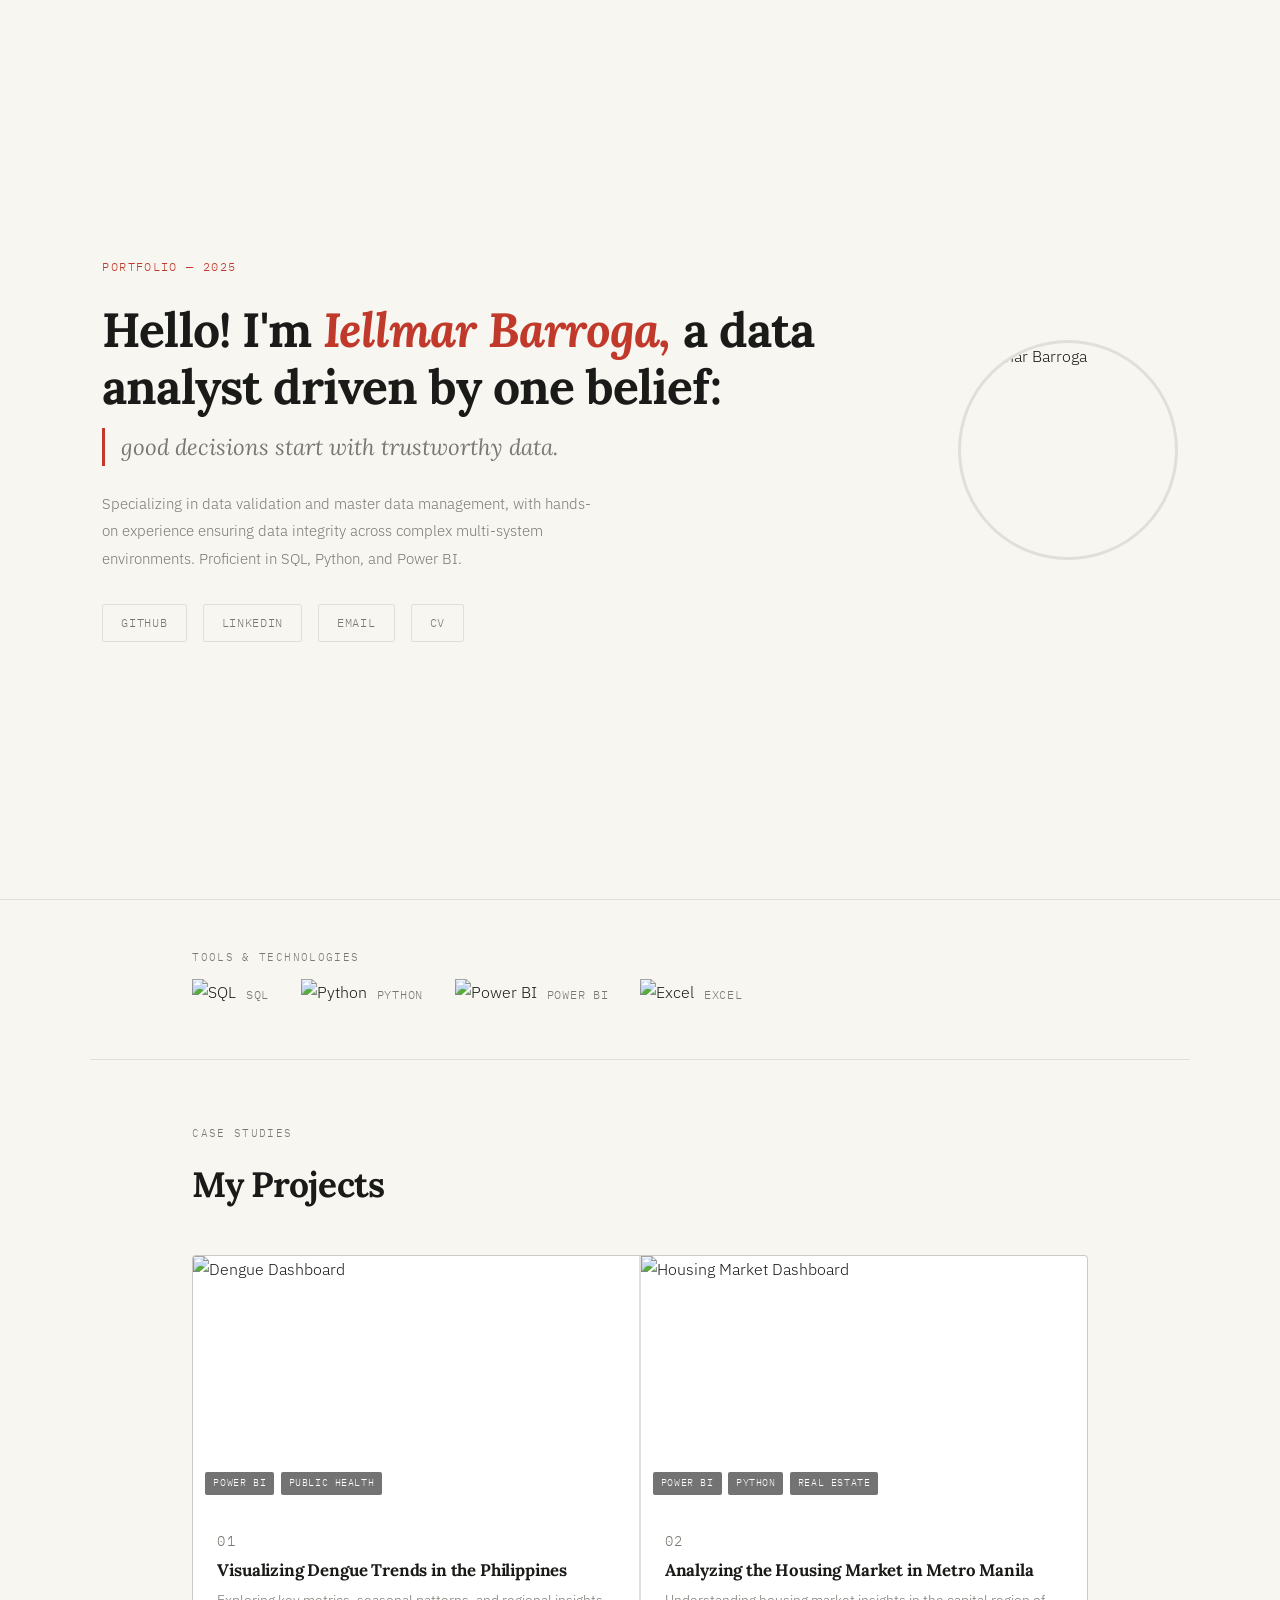
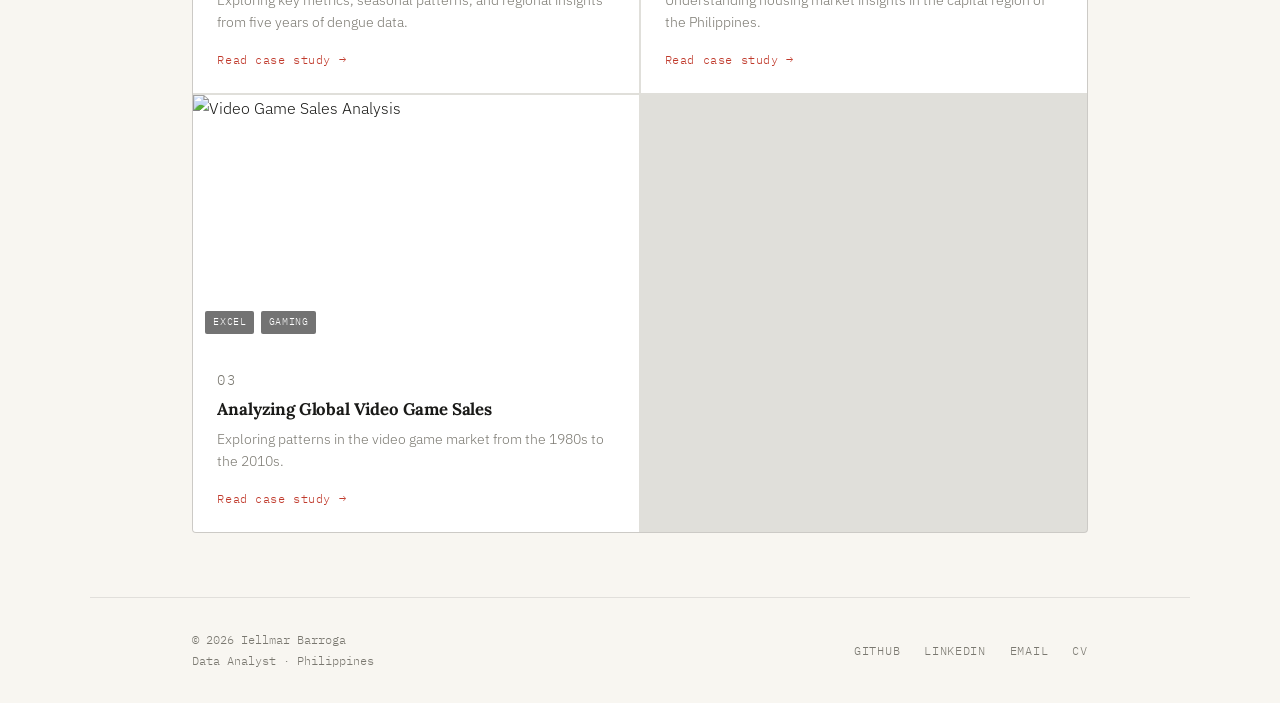
==== index.html @ 9997ef86 "Add files via upload modern website portfolio" ====
<!DOCTYPE html>
<html lang="en">
<head>
  <meta charset="UTF-8" />
  <meta name="viewport" content="width=device-width, initial-scale=1.0"/>
  <title>Data Analysis Portfolio — Iellmar Barroga</title>
  <link rel="preconnect" href="https://fonts.googleapis.com">
  <link href="https://fonts.googleapis.com/css2?family=Lora:ital,wght@0,500;0,700;1,500&family=IBM+Plex+Sans:wght@300;400;500&family=IBM+Plex+Mono:wght@400&display=swap" rel="stylesheet">
  <link rel="stylesheet" href="assets/css/portfolio.css">
</head>
<body>

  <!-- HERO -->
  <section class="hero">
    <div class="hero-inner">
      <div class="hero-left">
        <p class="hero-eyebrow">Portfolio — 2025</p>
        <h1>Hello! I'm <em>Iellmar Barroga,</em> a data analyst driven by one belief:</h1>
        <p class="hero-quote">good decisions start with trustworthy data.</p>
        <p class="hero-bio">
          Specializing in data validation and master data management, with hands-on experience
          ensuring data integrity across complex multi-system environments.
          Proficient in SQL, Python, and Power BI.
        </p>
        <div class="hero-links">
          <a href="https://github.com/iellmarbarroga" target="_blank">GitHub</a>
          <a href="https://www.linkedin.com/in/iellmar-barroga/" target="_blank">LinkedIn</a>
          <a href="mailto:barroga.iig@gmail.com">Email</a>
          <a href="#" class="cv-link">CV</a>
        </div>
      </div>
      <div class="hero-right">
        <div class="avatar-wrap">
          <img src="images/avatar_pic.JPG" alt="Iellmar Barroga">
        </div>
      </div>
    </div>
  </section>

  <!-- TOOLS -->
  <section class="tools-section">
    <p class="section-label">Tools & Technologies</p>
    <div class="tools-row">
      <div class="tool-item">
        <img src="images/sql_logo2.png" alt="SQL">
        <span>SQL</span>
      </div>
      <div class="tool-item">
        <img src="images/python_logo2.png" alt="Python">
        <span>Python</span>
      </div>
      <div class="tool-item">
        <img src="images/pbi_logo2.png" alt="Power BI">
        <span>Power BI</span>
      </div>
      <div class="tool-item">
        <img src="images/excel_logo2.png" alt="Excel">
        <span>Excel</span>
      </div>
    </div>
  </section>

  <!-- PROJECTS -->
  <section class="projects-section">
    <div class="projects-header">
      <p class="section-label">Case Studies</p>
      <h2>My Projects</h2>
    </div>

    <div class="projects-grid">

      <article class="project-card">
        <a href="project_articles/dengue-dashboard.html">
          <div class="card-thumb">
            <img src="images/thumbs/dengue dashboard.jpg" alt="Dengue Dashboard">
            <div class="card-tags">
              <span>Power BI</span>
              <span>Public Health</span>
            </div>
          </div>
          <div class="card-body">
            <p class="card-number">01</p>
            <h3>Visualizing Dengue Trends in the Philippines</h3>
            <p>Exploring key metrics, seasonal patterns, and regional insights from five years of dengue data.</p>
            <span class="card-cta">Read case study →</span>
          </div>
        </a>
      </article>

      <article class="project-card">
        <a href="project_articles/housing-market-dashboard.html">
          <div class="card-thumb">
            <img src="images/thumbs/housing market dashboard.jpg" alt="Housing Market Dashboard">
            <div class="card-tags">
              <span>Power BI</span>
              <span>Python</span>
              <span>Real Estate</span>
            </div>
          </div>
          <div class="card-body">
            <p class="card-number">02</p>
            <h3>Analyzing the Housing Market in Metro Manila</h3>
            <p>Understanding housing market insights in the capital region of the Philippines.</p>
            <span class="card-cta">Read case study →</span>
          </div>
        </a>
      </article>

      <article class="project-card">
        <a href="project_articles/video-games-analysis.html">
          <div class="card-thumb">
            <img src="images/thumbs/Video game analysis.jpg" alt="Video Game Sales Analysis">
            <div class="card-tags">
              <span>Excel</span>
              <span>Gaming</span>
            </div>
          </div>
          <div class="card-body">
            <p class="card-number">03</p>
            <h3>Analyzing Global Video Game Sales</h3>
            <p>Exploring patterns in the video game market from the 1980s to the 2010s.</p>
            <span class="card-cta">Read case study →</span>
          </div>
        </a>
      </article>

    </div>
  </section>

  <!-- FOOTER -->
  <footer class="site-footer">
    <div class="footer-left">
      <div>© 2026 Iellmar Barroga</div>
      <div>Data Analyst · Philippines</div>
    </div>
    <nav class="footer-links">
      <a href="https://github.com/iellmarbarroga" target="_blank">GitHub</a>
      <a href="https://www.linkedin.com/in/iellmar-barroga/" target="_blank">LinkedIn</a>
      <a href="mailto:barroga.iig@gmail.com">Email</a>
      <a href="#" class="cv-link">CV</a>
    </nav>
  </footer>

  <script src="assets/js/cv-link.js"></script>
  <script src="assets/js/portfolio.js"></script>

</body>
</html>
---- assets/css/portfolio.css ----
/* ── TOKENS ─────────────────────────────── */
:root {
  --bg:      #f8f6f1;
  --ink:     #1a1a18;
  --muted:   #7a7870;
  --rule:    rgba(26,26,24,.1);
  --accent:  #c0392b;
  --card:    #ffffff;
  --serif:   'Lora', Georgia, serif;
  --sans:    'IBM Plex Sans', sans-serif;
  --mono:    'IBM Plex Mono', monospace;
}

/* ── RESET ───────────────────────────────── */
*, *::before, *::after { box-sizing: border-box; margin: 0; padding: 0; }
html { scroll-behavior: smooth; }
body {
  font-family: var(--sans);
  font-weight: 300;
  background: var(--bg);
  color: var(--ink);
  line-height: 1.7;
  overflow-x: hidden;
}
img { max-width: 100%; display: block; }
a { color: inherit; text-decoration: none; }

/* ── SHARED LABEL ────────────────────────── */
.section-label {
  font-family: var(--mono);
  font-size: .7rem;
  letter-spacing: .12em;
  text-transform: uppercase;
  color: var(--muted);
  margin-bottom: .75rem;
}

/* ── HERO ────────────────────────────────── */
.hero {
  min-height: 100vh;
  display: flex;
  align-items: center;
  padding: 4rem clamp(1.5rem, 8vw, 7rem);
  border-bottom: 1px solid var(--rule);
}

.hero-inner {
  display: grid;
  grid-template-columns: 1fr auto;
  gap: 4rem;
  align-items: center;
  max-width: 1100px;
  margin: 0 auto;
  width: 100%;
}

.hero-eyebrow {
  font-family: var(--mono);
  font-size: .72rem;
  letter-spacing: .12em;
  text-transform: uppercase;
  color: var(--accent);
  margin-bottom: 1.5rem;
}

.hero-left h1 {
  font-family: var(--serif);
  font-size: clamp(1.8rem, 4vw, 3rem);
  font-weight: 700;
  line-height: 1.2;
  letter-spacing: -.02em;
  margin-bottom: .75rem;
}

.hero-left h1 em {
  font-style: italic;
  color: var(--accent);
}

.hero-quote {
  font-family: var(--serif);
  font-size: clamp(1.1rem, 2vw, 1.4rem);
  font-style: italic;
  color: var(--muted);
  margin-bottom: 1.5rem;
  padding-left: 1rem;
  border-left: 3px solid var(--accent);
}

.hero-bio {
  font-size: .95rem;
  color: var(--muted);
  max-width: 500px;
  line-height: 1.8;
  margin-bottom: 2rem;
}

.hero-links {
  display: flex;
  gap: 1rem;
  flex-wrap: wrap;
}

.hero-links a {
  font-family: var(--mono);
  font-size: .72rem;
  letter-spacing: .06em;
  text-transform: uppercase;
  padding: 8px 18px;
  border: 1px solid var(--rule);
  border-radius: 2px;
  color: var(--muted);
  transition: all .2s;
}

.hero-links a:hover {
  border-color: var(--ink);
  color: var(--ink);
}

.avatar-wrap {
  width: clamp(140px, 18vw, 220px);
  height: clamp(140px, 18vw, 220px);
  border-radius: 50%;
  overflow: hidden;
  border: 3px solid var(--rule);
  flex-shrink: 0;
}

.avatar-wrap img {
  width: 100%;
  height: 100%;
  object-fit: cover;
}

/* ── TOOLS ───────────────────────────────── */
.tools-section {
  padding: 3rem clamp(1.5rem, 8vw, 7rem);
  border-bottom: 1px solid var(--rule);
  max-width: 1100px;
  margin: 0 auto;
}

.tools-row {
  display: flex;
  gap: 2rem;
  flex-wrap: wrap;
  align-items: center;
}

.tool-item {
  display: flex;
  align-items: center;
  gap: .6rem;
  opacity: .6;
  transition: opacity .2s;
}

.tool-item:hover { opacity: 1; }

.tool-item img {
  height: 32px;
  width: auto;
  object-fit: contain;
}

.tool-item span {
  font-family: var(--mono);
  font-size: .75rem;
  letter-spacing: .06em;
  text-transform: uppercase;
  color: var(--muted);
}

/* ── PROJECTS ────────────────────────────── */
.projects-section {
  padding: 4rem clamp(1.5rem, 8vw, 7rem);
  max-width: 1100px;
  margin: 0 auto;
}

.projects-header {
  margin-bottom: 2.5rem;
}

.projects-header h2 {
  font-family: var(--serif);
  font-size: clamp(1.6rem, 3vw, 2.2rem);
  font-weight: 700;
  letter-spacing: -.02em;
}

.projects-grid {
  display: grid;
  grid-template-columns: repeat(2, 1fr);
  gap: 1.5px;
  background: var(--rule);
  border: 1px solid var(--rule);
  border-radius: 4px;
  overflow: hidden;
}

.project-card {
  background: var(--card);
  transition: background .25s;
}

.project-card:hover {
  background: var(--ink);
}

.project-card a {
  display: flex;
  flex-direction: column;
  height: 100%;
}

.card-thumb {
  position: relative;
  overflow: hidden;
  aspect-ratio: 16/9;
}

.card-thumb img {
  width: 100%;
  height: 100%;
  object-fit: cover;
  transition: transform .4s ease;
}

.project-card:hover .card-thumb img {
  transform: scale(1.04);
}

.card-tags {
  position: absolute;
  bottom: .75rem;
  left: .75rem;
  display: flex;
  gap: .4rem;
  flex-wrap: wrap;
}

.card-tags span {
  font-family: var(--mono);
  font-size: .62rem;
  letter-spacing: .06em;
  text-transform: uppercase;
  padding: 3px 8px;
  background: rgba(0,0,0,.55);
  color: #fff;
  border-radius: 2px;
  backdrop-filter: blur(4px);
}

.card-body {
  padding: 1.5rem;
  flex: 1;
  display: flex;
  flex-direction: column;
  gap: .5rem;
}

.card-number {
  font-family: var(--mono);
  font-size: .65rem;
  letter-spacing: .1em;
  color: var(--muted);
  transition: color .2s;
}

.project-card:hover .card-number { color: rgba(255,255,255,.35); }

.card-body h3 {
  font-family: var(--serif);
  font-size: 1.05rem;
  font-weight: 700;
  line-height: 1.3;
  letter-spacing: -.01em;
  transition: color .2s;
}

.project-card:hover .card-body h3 { color: #fff; }

.card-body p {
  font-size: .85rem;
  color: var(--muted);
  line-height: 1.6;
  flex: 1;
  transition: color .2s;
}

.project-card:hover .card-body p { color: rgba(255,255,255,.55); }

.card-cta {
  font-family: var(--mono);
  font-size: .72rem;
  letter-spacing: .05em;
  color: var(--accent);
  margin-top: .5rem;
  transition: color .2s;
}

.project-card:hover .card-cta { color: #e07a6a; }

/* ── FOOTER ──────────────────────────────── */
.site-footer {
  border-top: 1px solid var(--rule);
  padding: 2rem clamp(1.5rem, 8vw, 7rem);
  display: flex;
  justify-content: space-between;
  align-items: center;
  flex-wrap: wrap;
  gap: 1rem;
  max-width: 1100px;
  margin: 0 auto;
}

.footer-left {
  font-family: var(--mono);
  font-size: .75rem;
  color: var(--muted);
  line-height: 1.7;
}

.footer-links {
  display: flex;
  gap: 1.5rem;
  flex-wrap: wrap;
}

.footer-links a {
  font-family: var(--mono);
  font-size: .72rem;
  letter-spacing: .06em;
  text-transform: uppercase;
  color: var(--muted);
  transition: color .2s;
}

.footer-links a:hover { color: var(--accent); }

/* ── RESPONSIVE ──────────────────────────── */
@media (max-width: 820px) {
  .hero-inner {
    grid-template-columns: 1fr;
    text-align: center;
  }
  .hero-right { display: flex; justify-content: center; order: -1; }
  .hero-quote { text-align: left; }
  .hero-links { justify-content: center; }
  .projects-grid { grid-template-columns: 1fr; }
  .tools-row { justify-content: center; }
}

@media (max-width: 540px) {
  .hero { min-height: auto; padding-top: 3rem; padding-bottom: 3rem; }
}
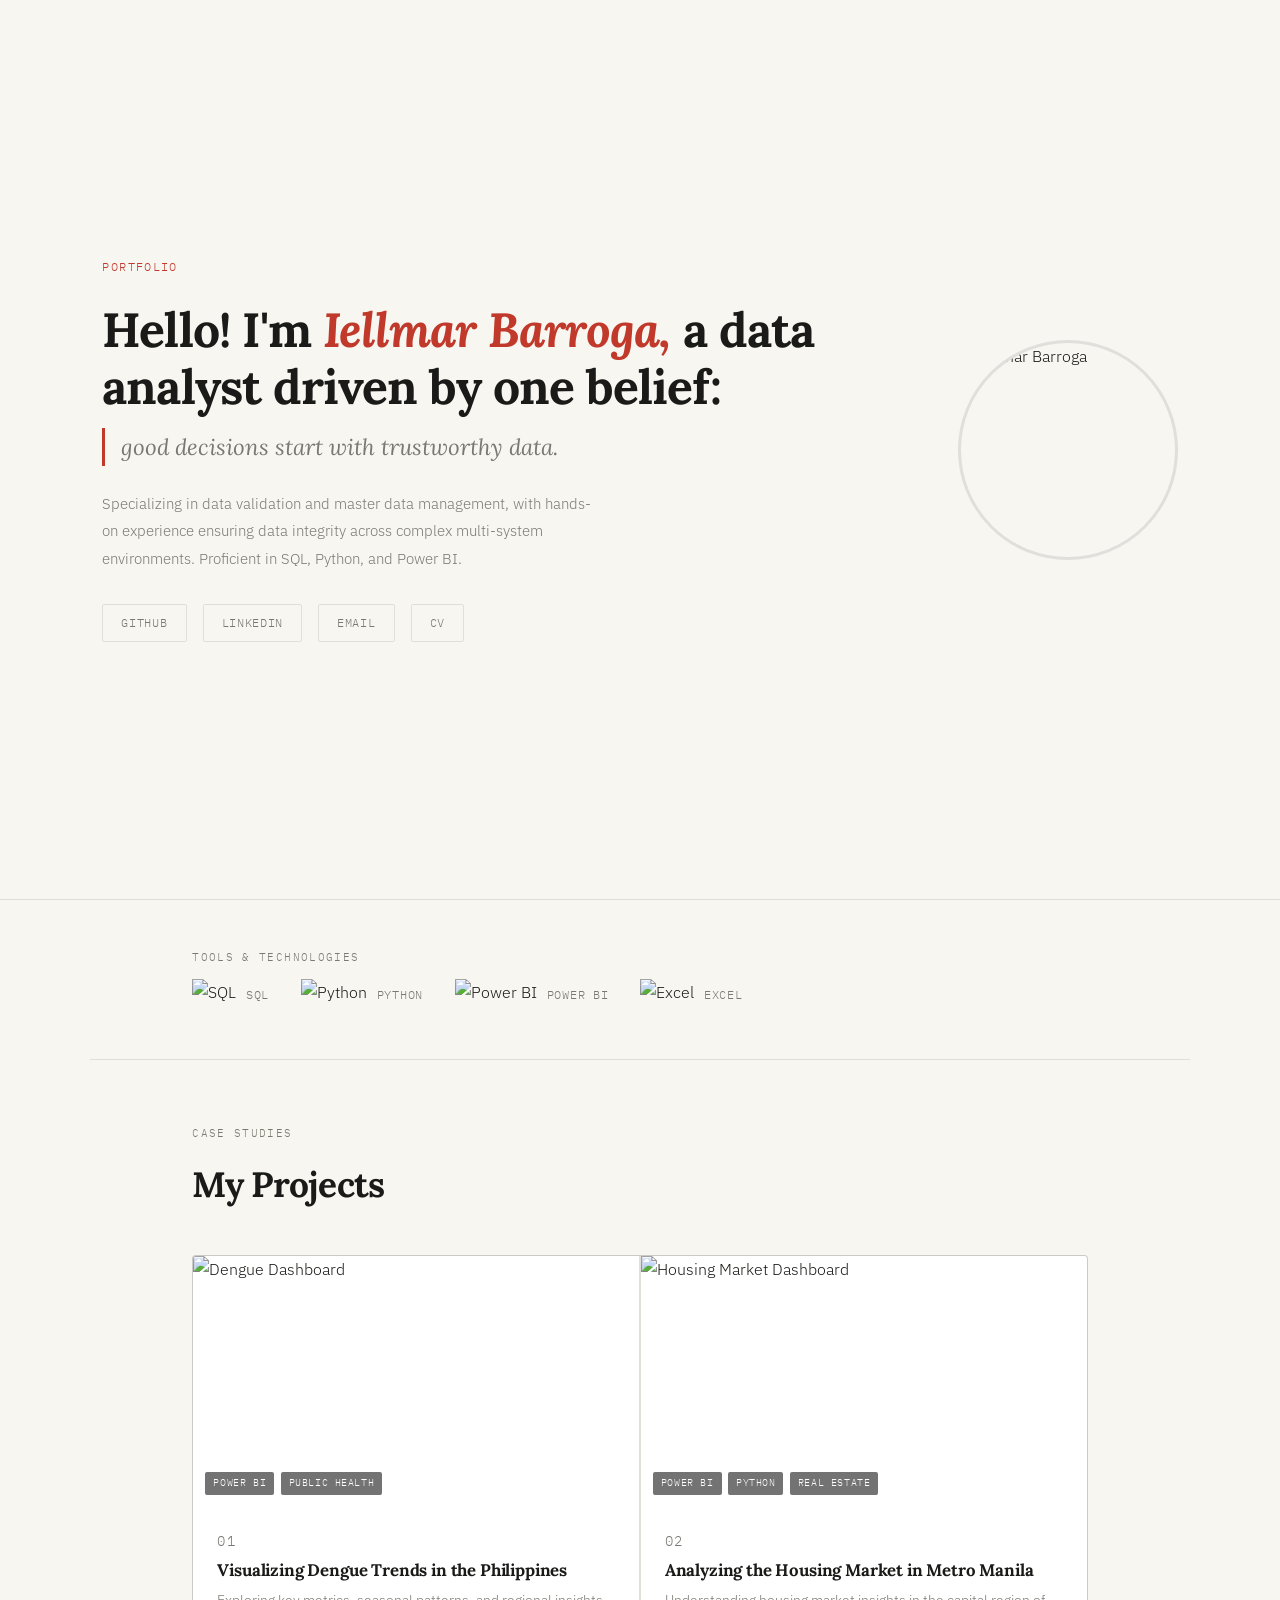
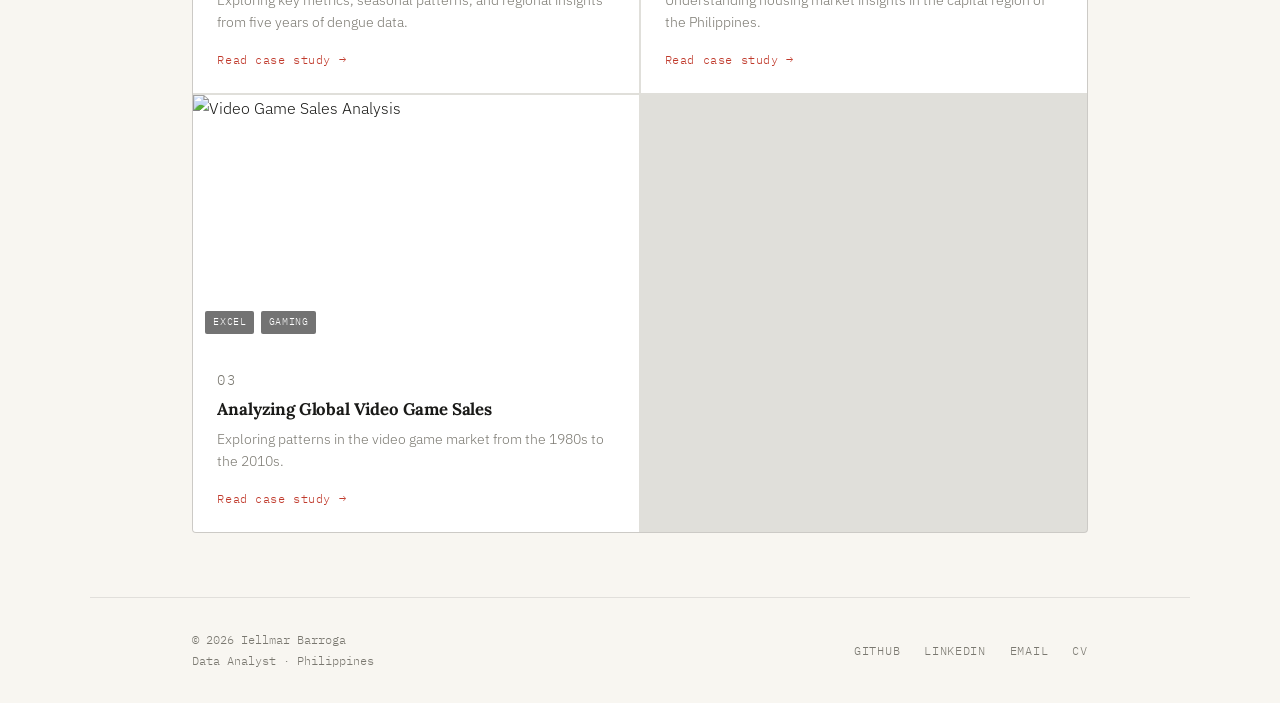
==== commit 28eb1def: "Update index.html erased the 2025 year" ====
--- a/index.html
+++ b/index.html
@@ -14,7 +14,7 @@
   <section class="hero">
     <div class="hero-inner">
       <div class="hero-left">
-        <p class="hero-eyebrow">Portfolio — 2025</p>
+        <p class="hero-eyebrow">Portfolio</p>
         <h1>Hello! I'm <em>Iellmar Barroga,</em> a data analyst driven by one belief:</h1>
         <p class="hero-quote">good decisions start with trustworthy data.</p>
         <p class="hero-bio">
@@ -145,4 +145,4 @@
   <script src="assets/js/portfolio.js"></script>
 
 </body>
-</html>+</html>
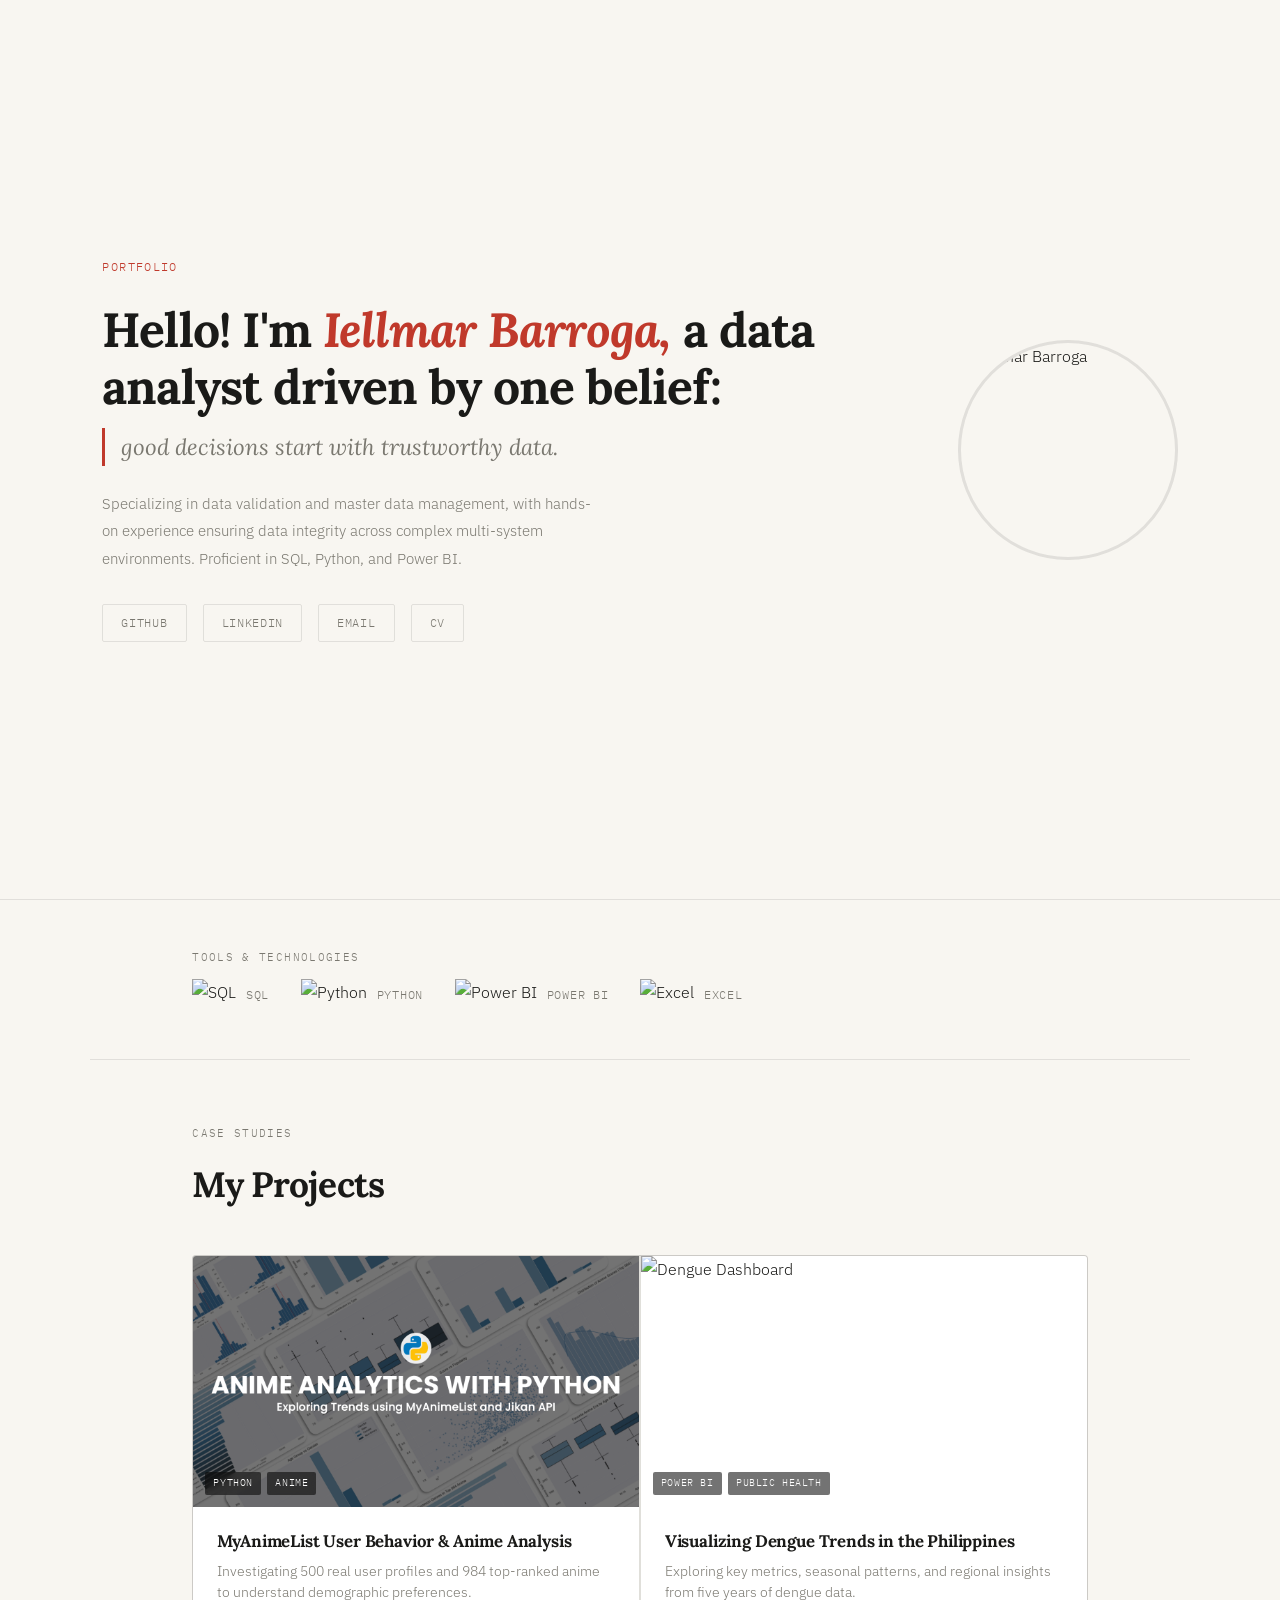
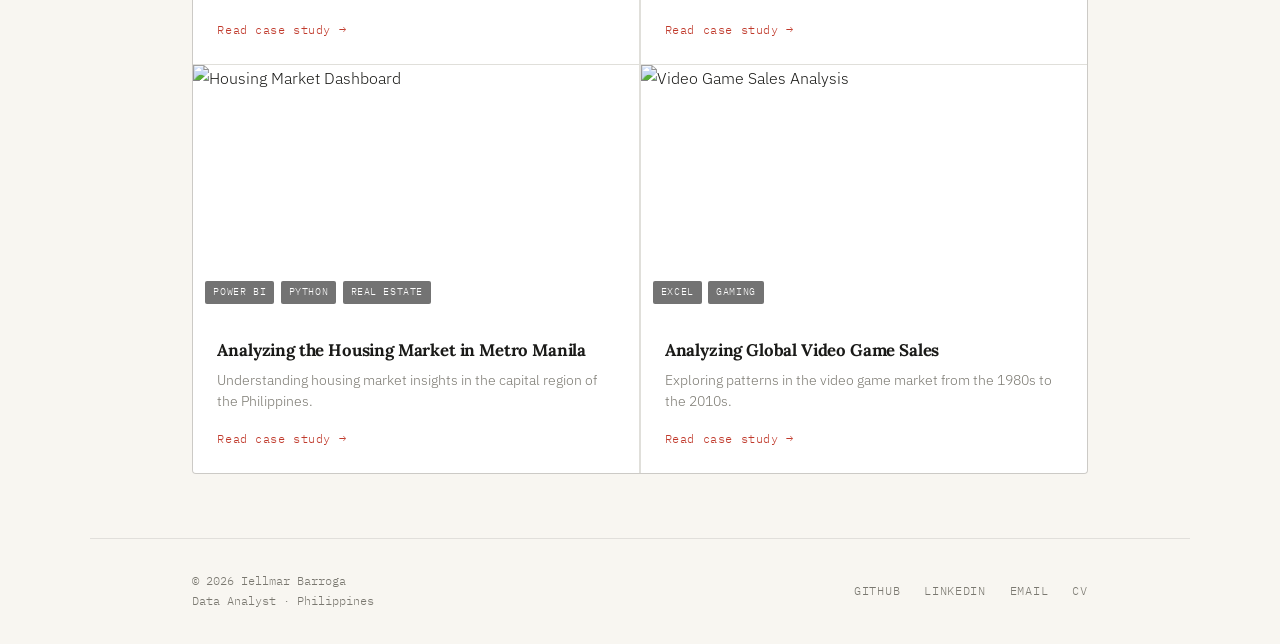
==== commit 9e30021b: "Add files via upload Added the anime project in the portfolio" ====
--- a/index.html
+++ b/index.html
@@ -7,6 +7,8 @@
   <link rel="preconnect" href="https://fonts.googleapis.com">
   <link href="https://fonts.googleapis.com/css2?family=Lora:ital,wght@0,500;0,700;1,500&family=IBM+Plex+Sans:wght@300;400;500&family=IBM+Plex+Mono:wght@400&display=swap" rel="stylesheet">
   <link rel="stylesheet" href="assets/css/portfolio.css">
+  <!-- favicon -->
+  <link rel="icon" href="data:image/svg+xml,<svg xmlns='http://www.w3.org/2000/svg' viewBox='0 0 100 100'><rect width='100' height='100' rx='12' fill='%23c0392b'/><text x='50' y='72' font-size='68' font-family='serif' font-weight='bold' text-anchor='middle' fill='white'>IB</text></svg>">
 </head>
 <body>
 
@@ -70,6 +72,24 @@
     <div class="projects-grid">
 
       <article class="project-card">
+        <a href="project_articles/anime-analysis.html">
+          <div class="card-thumb">
+            <img src="images/thumbs/anime.png" alt="Anime Analysis using Python">
+            <div class="card-tags">
+              <span>Python</span>
+              <span>Anime</span>
+            </div>
+          </div>
+          <div class="card-body">
+            <!--- <p class="card-number">01</p> -->
+            <h3>MyAnimeList User Behavior & Anime Analysis</h3>
+            <p>Investigating 500 real user profiles and 984 top-ranked anime to understand demographic preferences.</p>
+            <span class="card-cta">Read case study →</span>
+          </div>
+        </a>
+      </article>
+
+      <article class="project-card">
         <a href="project_articles/dengue-dashboard.html">
           <div class="card-thumb">
             <img src="images/thumbs/dengue dashboard.jpg" alt="Dengue Dashboard">
@@ -79,7 +99,7 @@
             </div>
           </div>
           <div class="card-body">
-            <p class="card-number">01</p>
+            <!--- <p class="card-number">01</p> -->
             <h3>Visualizing Dengue Trends in the Philippines</h3>
             <p>Exploring key metrics, seasonal patterns, and regional insights from five years of dengue data.</p>
             <span class="card-cta">Read case study →</span>
@@ -98,7 +118,7 @@
             </div>
           </div>
           <div class="card-body">
-            <p class="card-number">02</p>
+            <!---<p class="card-number">02</p> -->
             <h3>Analyzing the Housing Market in Metro Manila</h3>
             <p>Understanding housing market insights in the capital region of the Philippines.</p>
             <span class="card-cta">Read case study →</span>
@@ -116,7 +136,7 @@
             </div>
           </div>
           <div class="card-body">
-            <p class="card-number">03</p>
+            <!--- <p class="card-number">03</p> -->
             <h3>Analyzing Global Video Game Sales</h3>
             <p>Exploring patterns in the video game market from the 1980s to the 2010s.</p>
             <span class="card-cta">Read case study →</span>
@@ -145,4 +165,4 @@
   <script src="assets/js/portfolio.js"></script>
 
 </body>
-</html>
+</html>
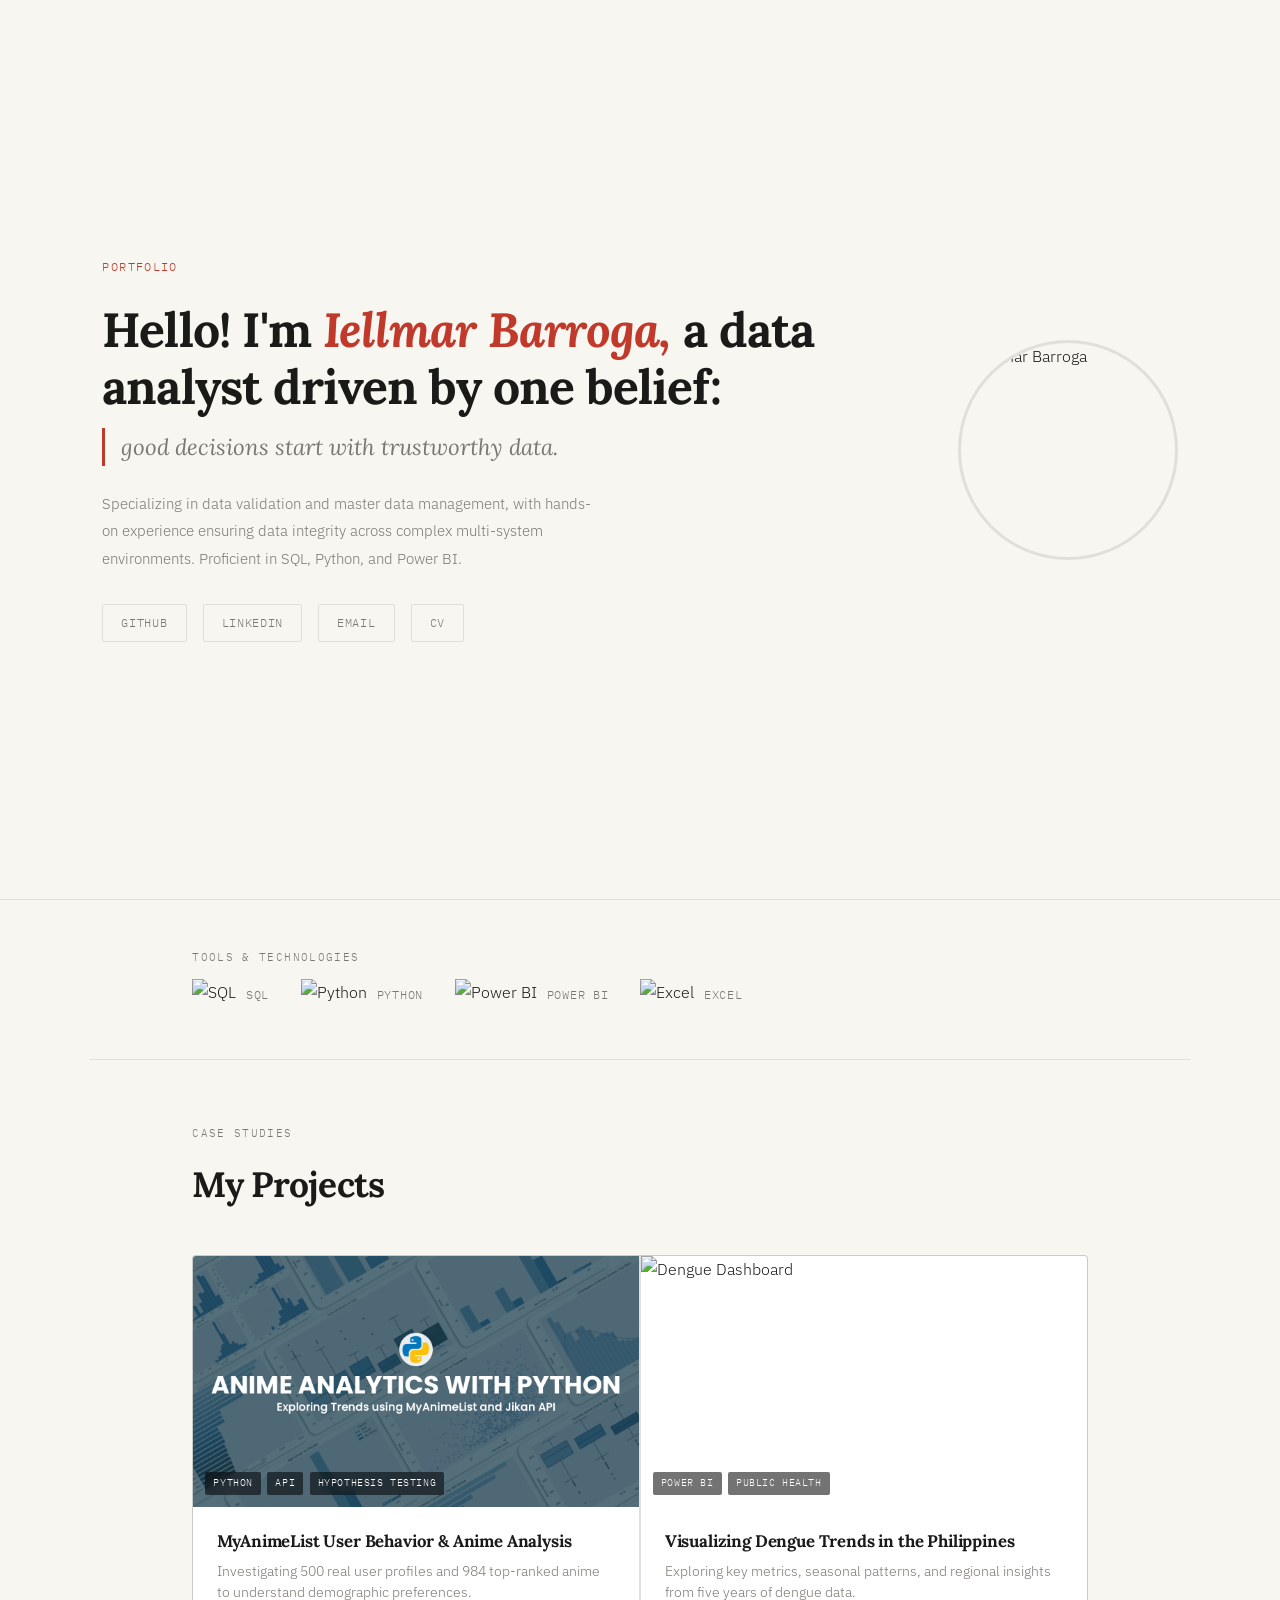
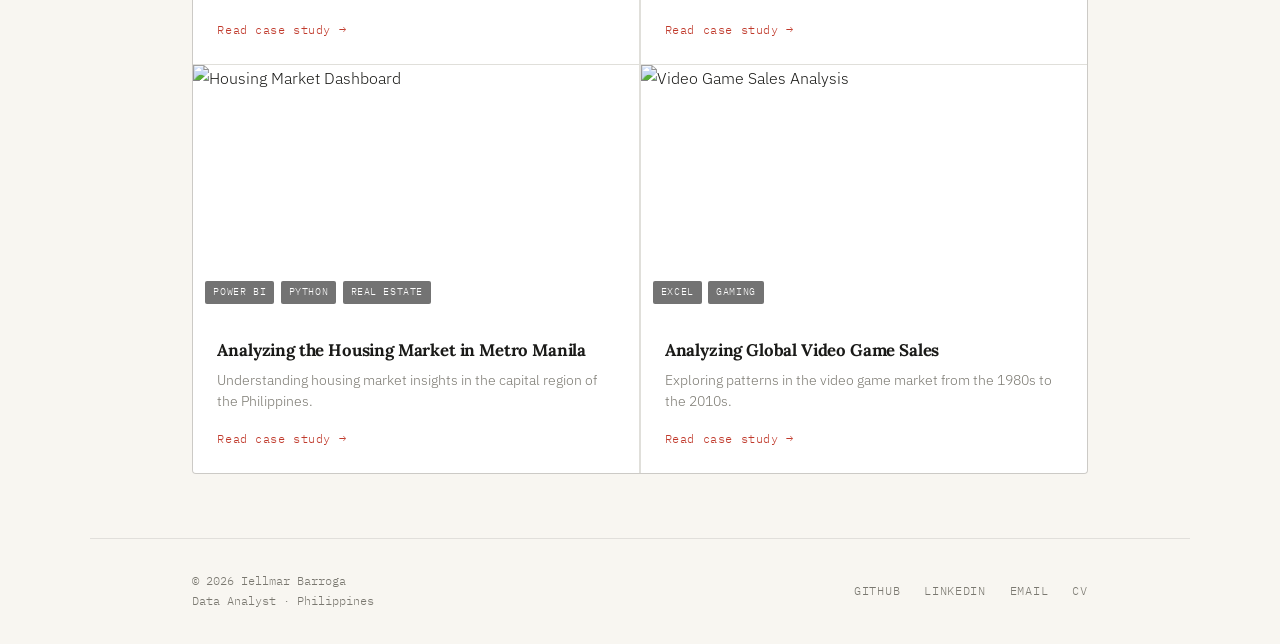
==== commit 071258cf: "Update index.html improve tagging of anime" ====
--- a/index.html
+++ b/index.html
@@ -77,7 +77,8 @@
             <img src="images/thumbs/anime.png" alt="Anime Analysis using Python">
             <div class="card-tags">
               <span>Python</span>
-              <span>Anime</span>
+              <span>API</span>
+              <span>Hypothesis Testing</span>
             </div>
           </div>
           <div class="card-body">
@@ -165,4 +166,4 @@
   <script src="assets/js/portfolio.js"></script>
 
 </body>
-</html>+</html>
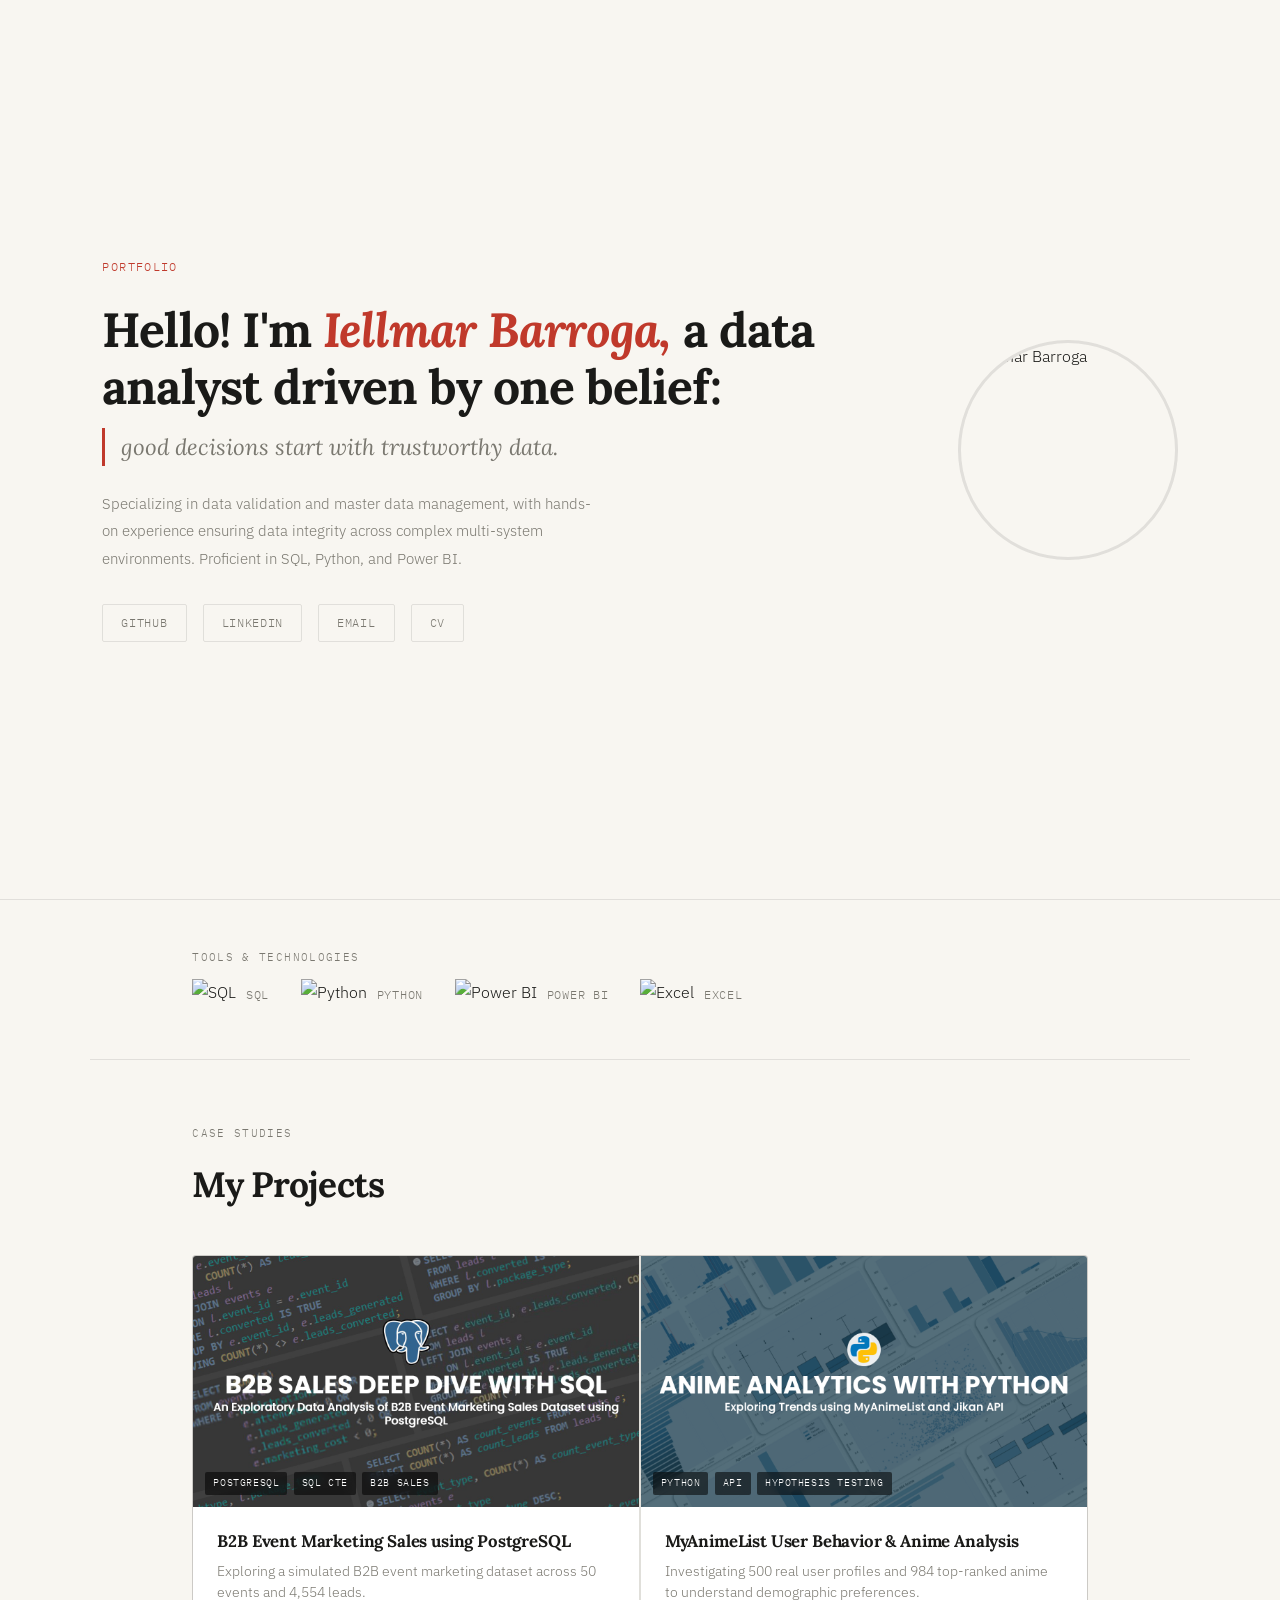
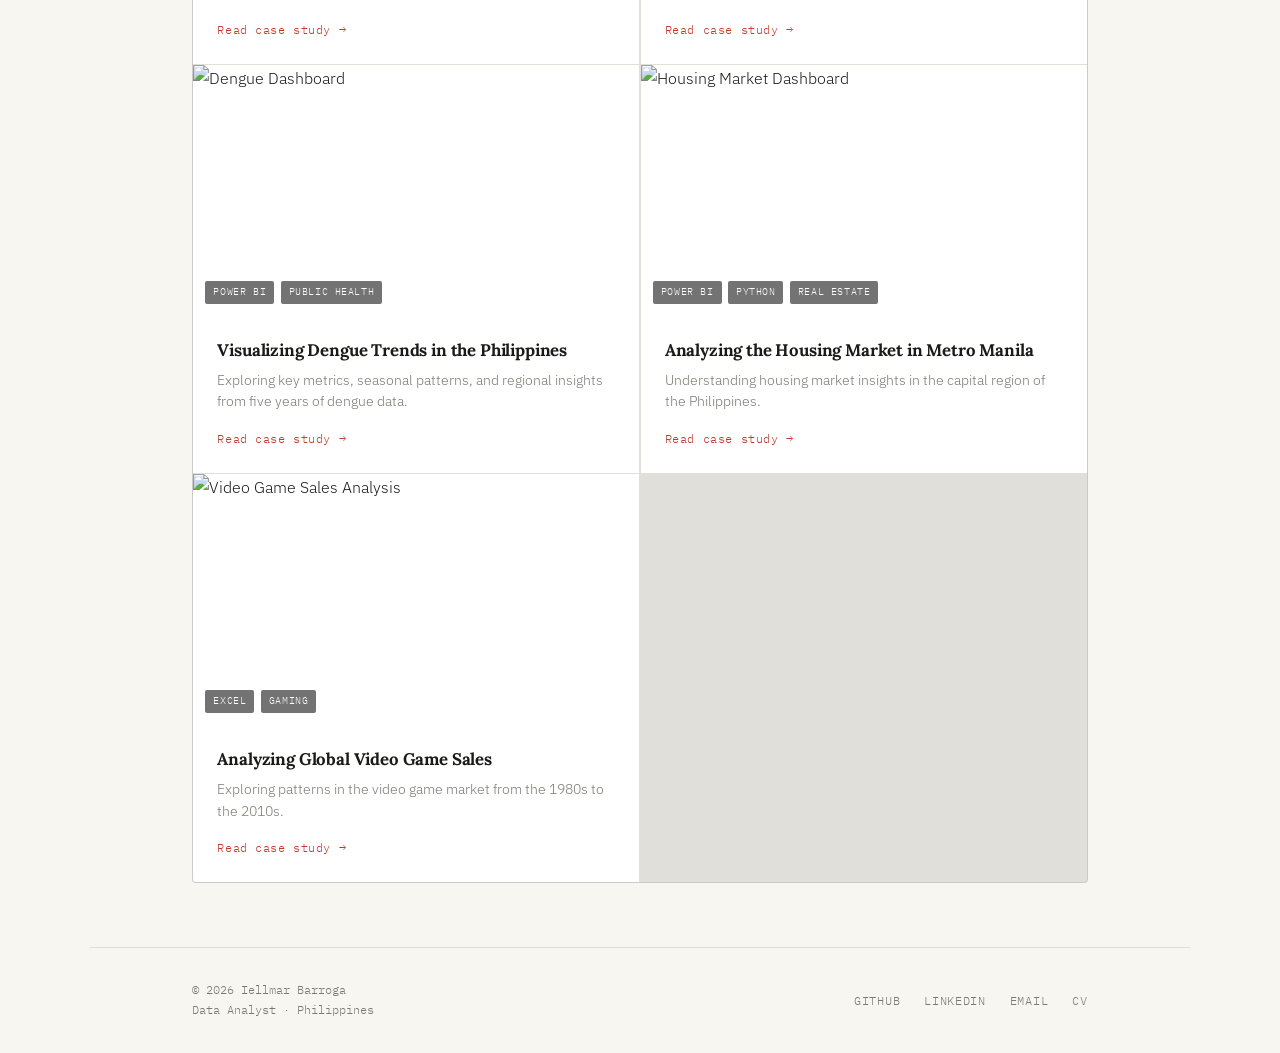
==== commit c5eac6c7: "Add files via upload updated landing page with new event-marketing article" ====
--- a/index.html
+++ b/index.html
@@ -70,6 +70,25 @@
     </div>
 
     <div class="projects-grid">
+
+        <article class="project-card">
+        <a href="project_articles/event-marketing.html">
+          <div class="card-thumb">
+            <img src="images/thumbs/event-marketing.jpg" alt="B2B Sales Deep Dive with SQL">
+            <div class="card-tags">
+              <span>PostgreSQL</span>
+              <span>SQL CTE</span>
+              <span>B2B sales</span>
+            </div>
+          </div>
+          <div class="card-body">
+            <!--- <p class="card-number">01</p> -->
+            <h3>B2B Event Marketing Sales using PostgreSQL</h3>
+            <p>Exploring a simulated B2B event marketing dataset across 50 events and 4,554 leads.</p>
+            <span class="card-cta">Read case study →</span>
+          </div>
+        </a>
+      </article>
 
       <article class="project-card">
         <a href="project_articles/anime-analysis.html">
@@ -166,4 +185,4 @@
   <script src="assets/js/portfolio.js"></script>
 
 </body>
-</html>
+</html>
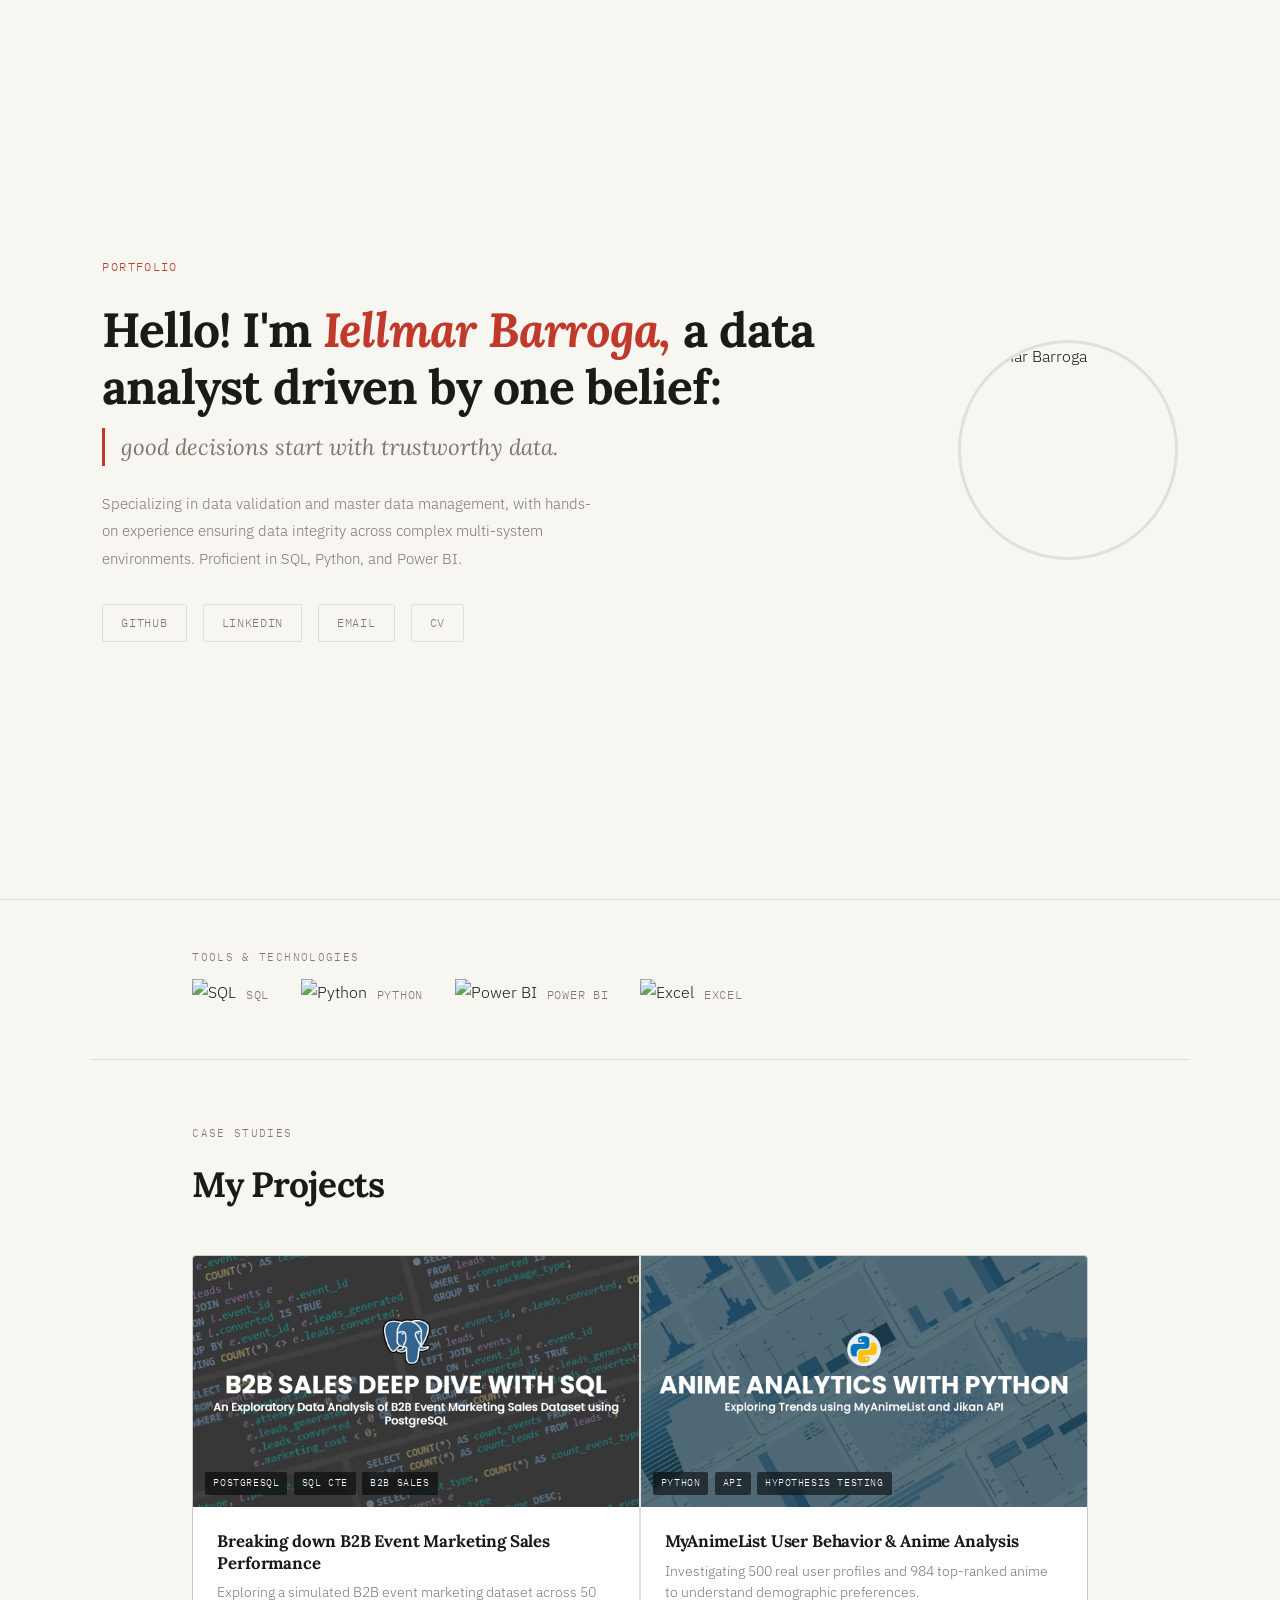
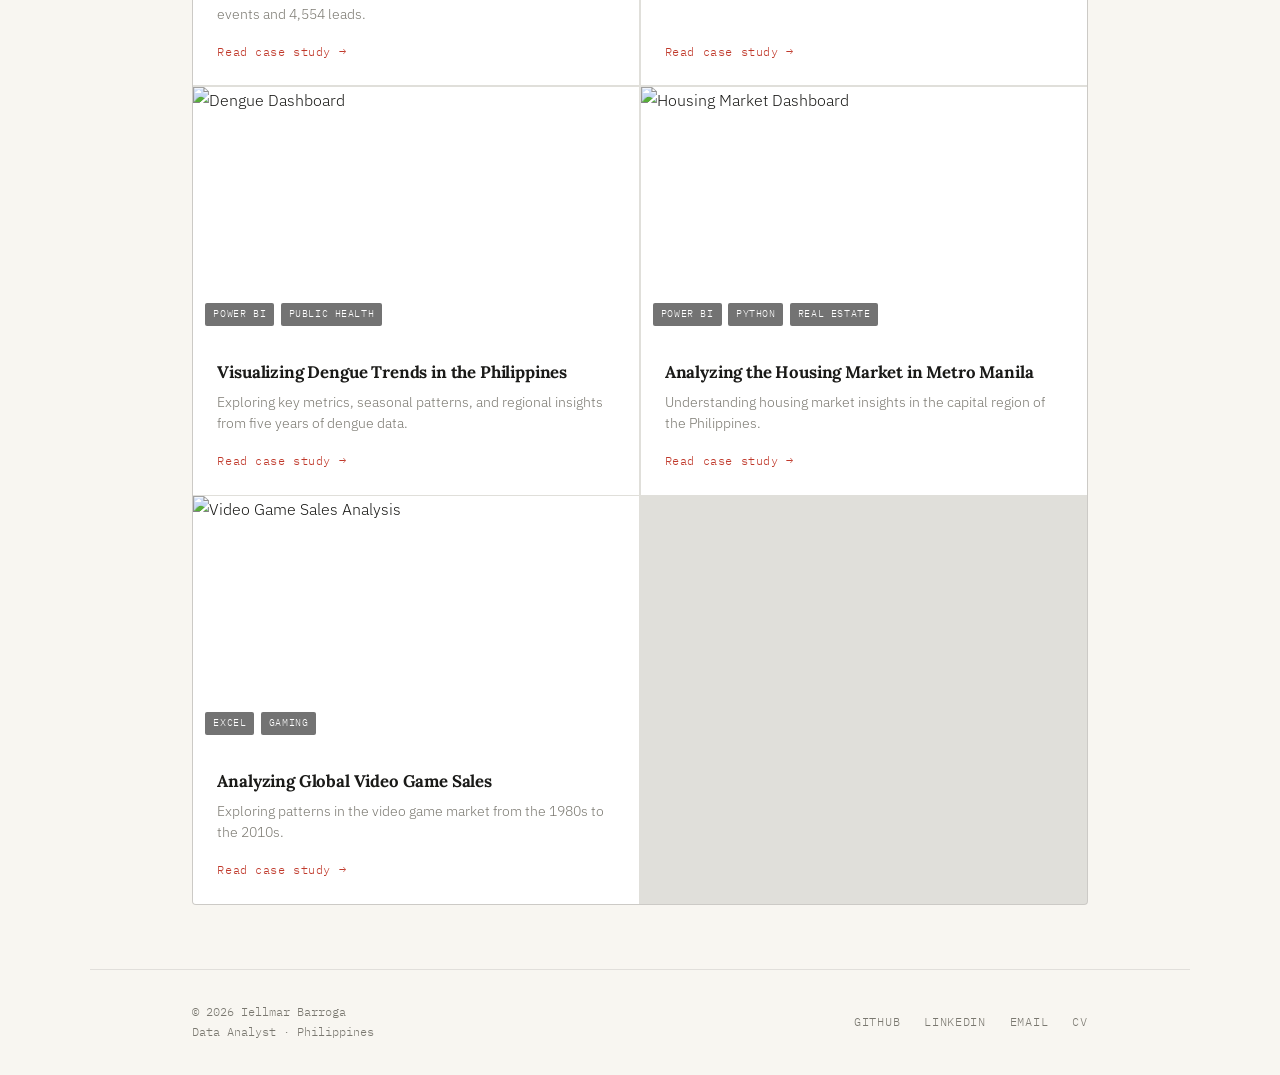
==== commit 349a8eb8: "Update index.html edited tagline of event-marketing" ====
--- a/index.html
+++ b/index.html
@@ -83,7 +83,7 @@
           </div>
           <div class="card-body">
             <!--- <p class="card-number">01</p> -->
-            <h3>B2B Event Marketing Sales using PostgreSQL</h3>
+            <h3>Breaking down B2B Event Marketing Sales Performance</h3>
             <p>Exploring a simulated B2B event marketing dataset across 50 events and 4,554 leads.</p>
             <span class="card-cta">Read case study →</span>
           </div>
@@ -185,4 +185,4 @@
   <script src="assets/js/portfolio.js"></script>
 
 </body>
-</html>+</html>
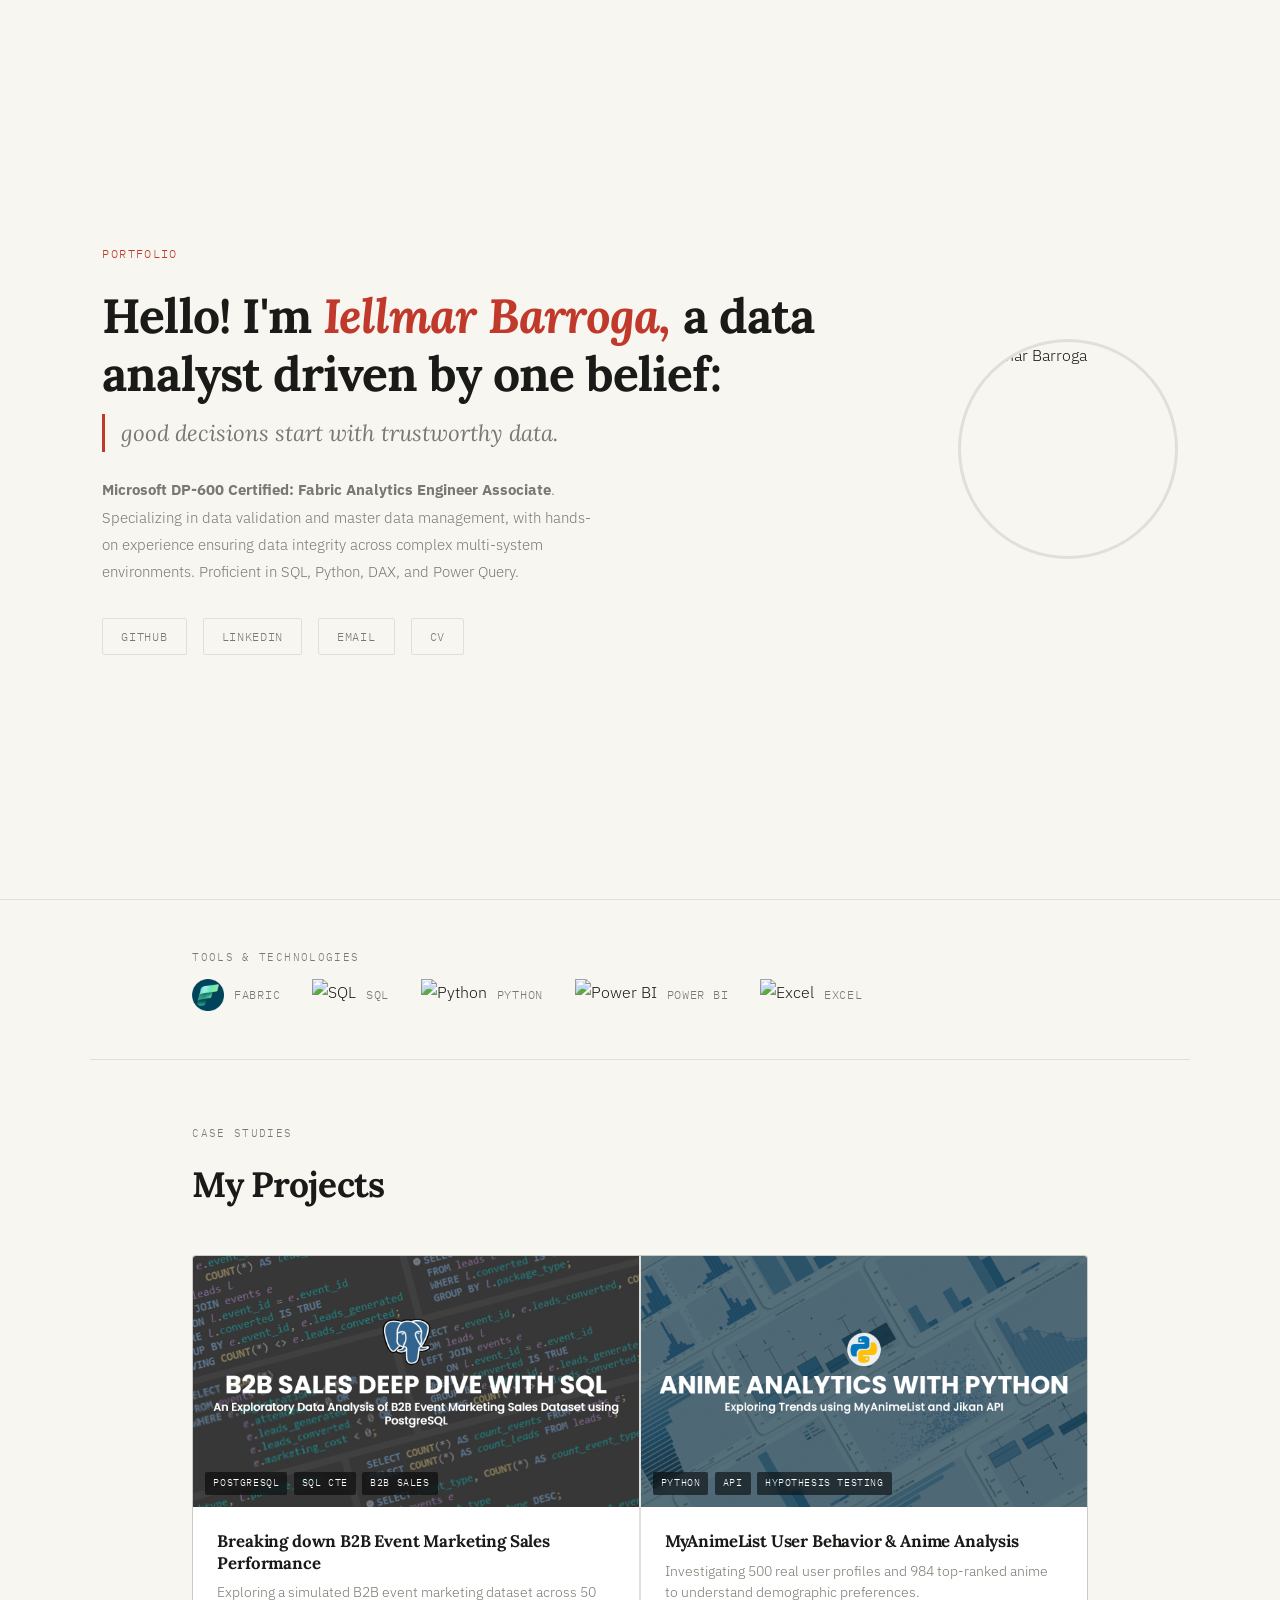
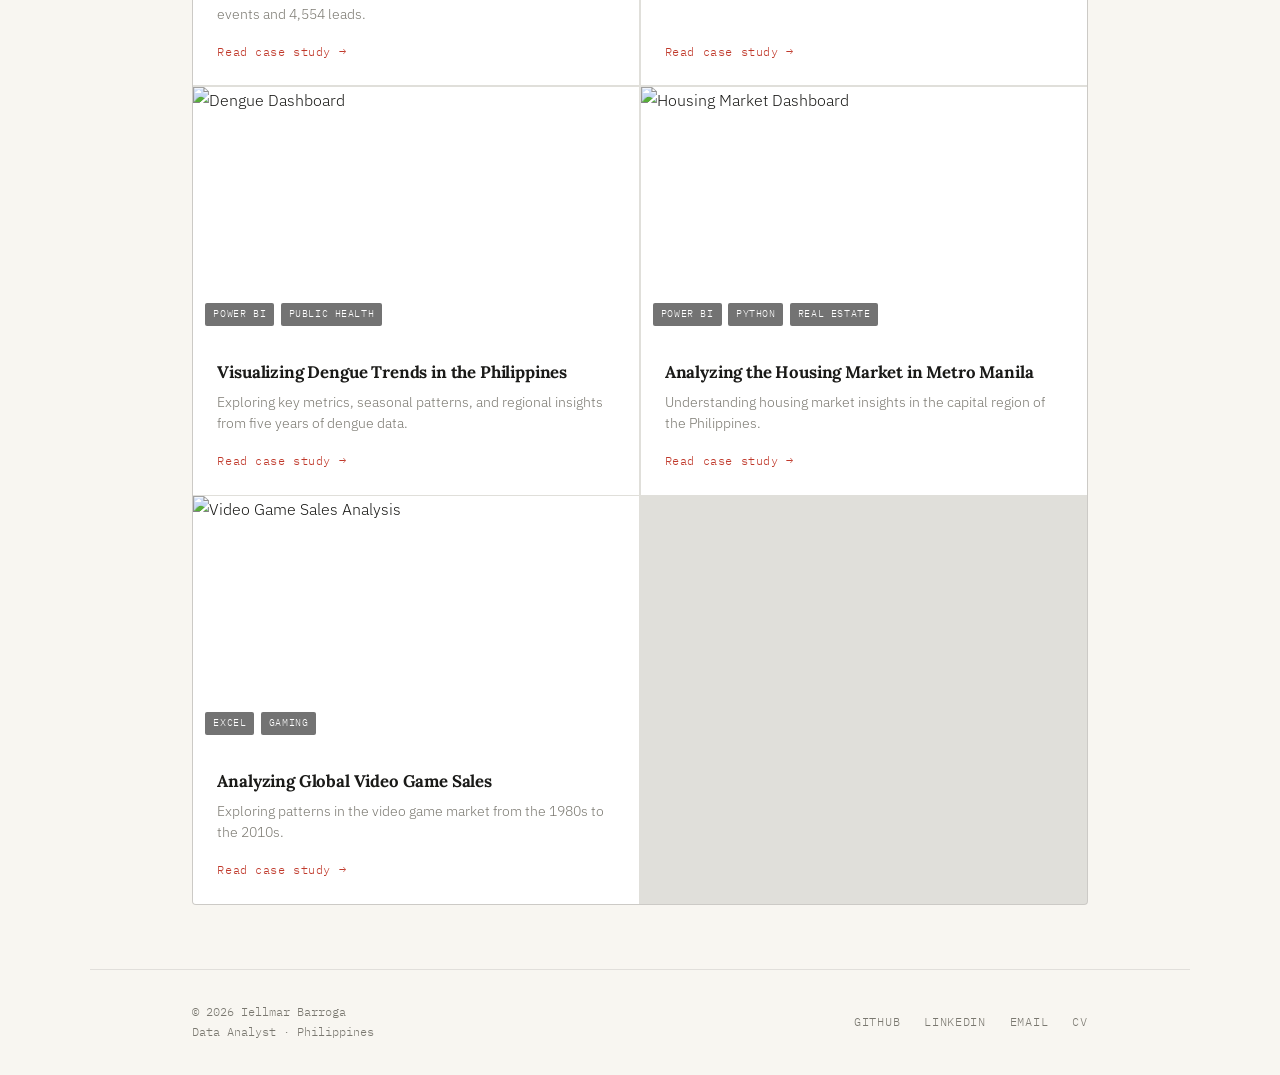
==== commit e1c61b9b: "added new description and logo" ====
--- a/index.html
+++ b/index.html
@@ -20,9 +20,10 @@
         <h1>Hello! I'm <em>Iellmar Barroga,</em> a data analyst driven by one belief:</h1>
         <p class="hero-quote">good decisions start with trustworthy data.</p>
         <p class="hero-bio">
+          <strong>Microsoft DP-600 Certified: Fabric Analytics Engineer Associate</strong>.
           Specializing in data validation and master data management, with hands-on experience
-          ensuring data integrity across complex multi-system environments.
-          Proficient in SQL, Python, and Power BI.
+          ensuring data integrity across complex multi-system environments. 
+          Proficient in SQL, Python, DAX, and Power Query.
         </p>
         <div class="hero-links">
           <a href="https://github.com/iellmarbarroga" target="_blank">GitHub</a>
@@ -43,6 +44,10 @@
   <section class="tools-section">
     <p class="section-label">Tools & Technologies</p>
     <div class="tools-row">
+        <div class="tool-item">
+        <img src="images/Fabric_logo.png" alt="Ms Fabric">
+        <span>Fabric</span>
+      </div>
       <div class="tool-item">
         <img src="images/sql_logo2.png" alt="SQL">
         <span>SQL</span>
@@ -185,4 +190,4 @@
   <script src="assets/js/portfolio.js"></script>
 
 </body>
-</html>
+</html>
